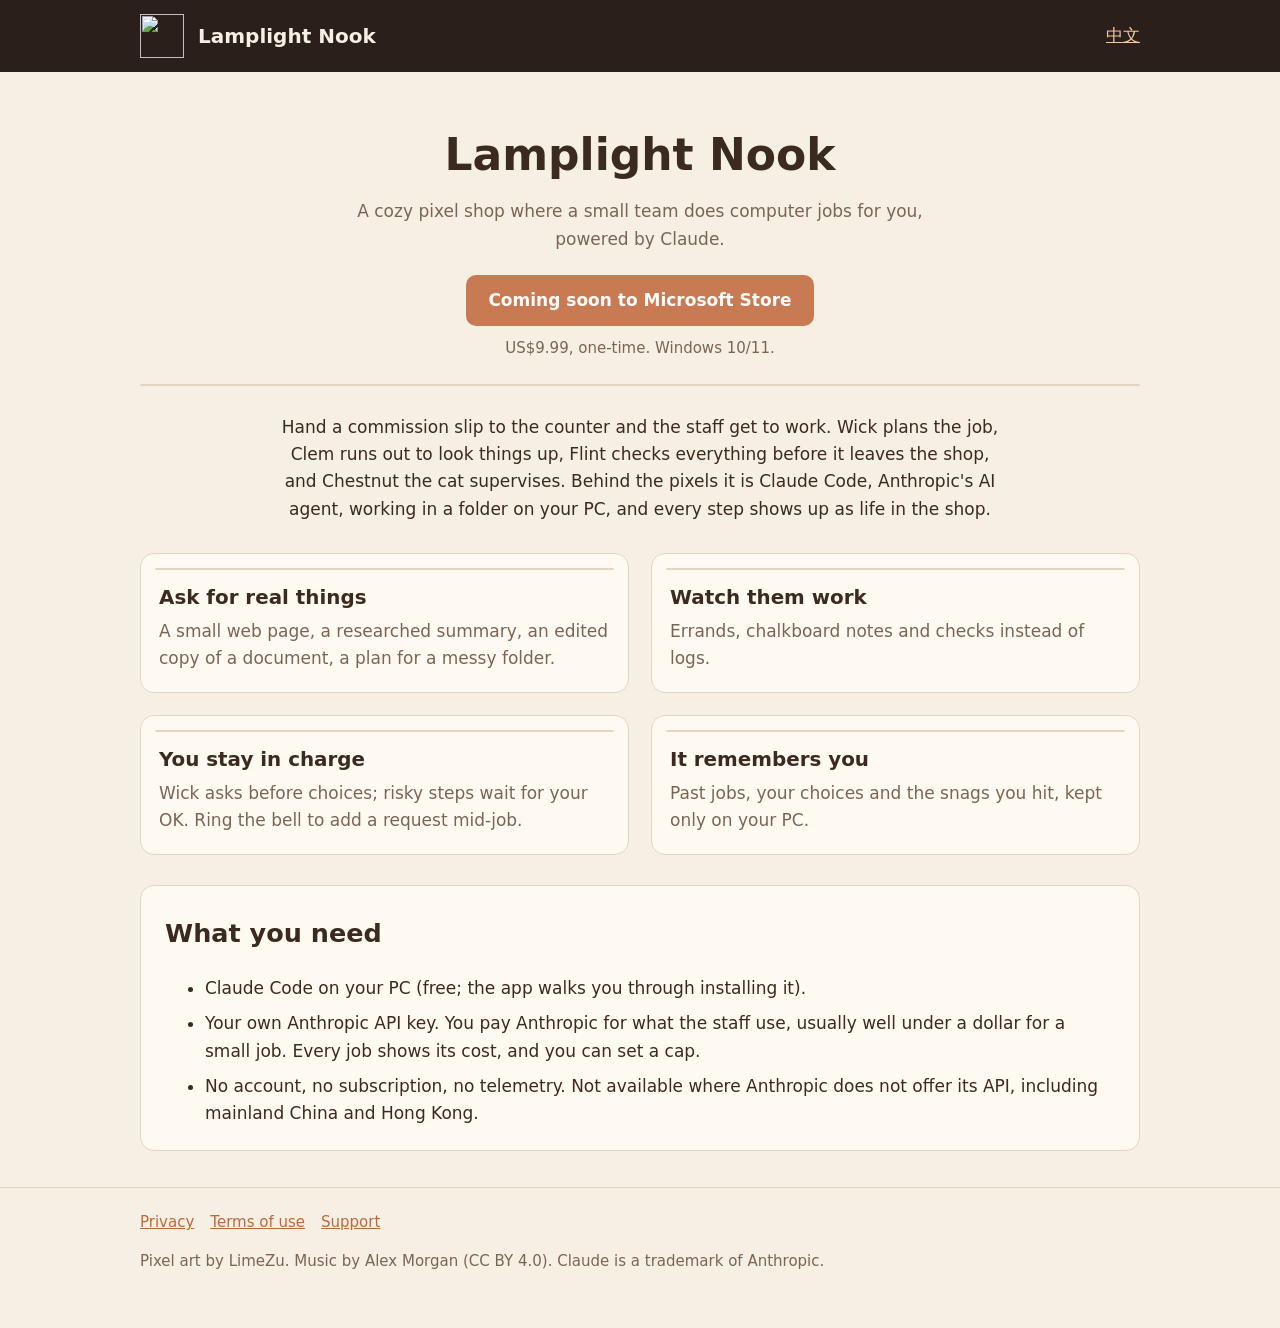
==== index.html @ 9588c465 "Support link: email" ====
<!doctype html>
<html lang="en"><head><meta charset="utf-8"><meta name="viewport" content="width=device-width,initial-scale=1">
<title>Lamplight Nook</title><meta name="description" content="A cozy pixel shop where a small team does computer jobs for you, powered by Claude."><link rel="icon" href="img/icon.png"><style>:root{--paper:#f6efe3;--card:#fffaf1;--ink:#3b2a20;--soft:#7a6555;--accent:#c0673a;--line:#e3d5c1;--night:#2a1f1a}
@media (prefers-color-scheme:dark){:root{--paper:#221a15;--card:#2c221c;--ink:#f1e6d6;--soft:#c2ae99;--accent:#e08a5a;--line:#4a3a2f}}
*{box-sizing:border-box}body{margin:0;background:var(--paper);color:var(--ink);font:17px/1.6 system-ui,-apple-system,"Segoe UI","Microsoft YaHei",sans-serif}
a{color:var(--accent)}.wrap{max-width:1040px;margin:0 auto;padding:0 20px}
header{background:var(--night);color:#f6efe3}header .wrap{display:flex;align-items:center;gap:14px;padding:14px 20px}header img{width:44px;height:44px;image-rendering:pixelated}
header b{font-size:20px}header nav{margin-left:auto}header a{color:#f3c9a5}
.hero{padding:48px 0 24px;text-align:center}.hero h1{font-size:clamp(28px,5vw,44px);margin:0 0 8px}.hero p{color:var(--soft);margin:0 auto 22px;max-width:640px}
.soon{opacity:.85}.buy{display:inline-block;background:var(--accent);color:#fff;text-decoration:none;padding:12px 22px;border-radius:10px;font-weight:600}.price{display:block;margin-top:10px;color:var(--soft);font-size:15px}
.shot{width:100%;border-radius:12px;border:1px solid var(--line);display:block;image-rendering:pixelated}
.intro{max-width:720px;margin:28px auto 8px;text-align:center}
.feats{display:grid;grid-template-columns:repeat(auto-fit,minmax(min(100%,440px),1fr));gap:22px;margin:30px 0}
.feat{background:var(--card);border:1px solid var(--line);border-radius:14px;padding:14px}.feat h3{margin:12px 4px 4px}.feat p{margin:0 4px 6px;color:var(--soft)}
.need{background:var(--card);border:1px solid var(--line);border-radius:14px;padding:6px 24px;margin:10px 0 36px}.need li{margin:8px 0}
footer{border-top:1px solid var(--line);padding:22px 0 40px;color:var(--soft);font-size:15px}footer a{margin-right:16px}
.legal{max-width:760px;margin:0 auto;padding:30px 20px 60px}.legal h1{font-size:30px}.legal h2{font-size:21px;margin-top:28px}</style></head>
<body><header><div class="wrap"><img src="img/icon.png" alt=""><b>Lamplight Nook</b><nav><a href="zh.html">中文</a></nav></div></header>
<main class="wrap"><section class="hero"><h1>Lamplight Nook</h1><p>A cozy pixel shop where a small team does computer jobs for you, powered by Claude.</p><span class="buy soon">Coming soon to Microsoft Store</span><span class="price">US$9.99, one-time. Windows 10/11.</span></section>
<img class="shot" src="img/en-05-result.jpg" alt="">
<p class="intro">Hand a commission slip to the counter and the staff get to work. Wick plans the job, Clem runs out to look things up, Flint checks everything before it leaves the shop, and Chestnut the cat supervises. Behind the pixels it is Claude Code, Anthropic's AI agent, working in a folder on your PC, and every step shows up as life in the shop.</p>
<section class="feats"><div class="feat"><img class="shot" src="img/en-01-order.jpg" alt=""><h3>Ask for real things</h3><p>A small web page, a researched summary, an edited copy of a document, a plan for a messy folder.</p></div><div class="feat"><img class="shot" src="img/en-02-work-5.jpg" alt=""><h3>Watch them work</h3><p>Errands, chalkboard notes and checks instead of logs.</p></div><div class="feat"><img class="shot" src="img/en-04-question.jpg" alt=""><h3>You stay in charge</h3><p>Wick asks before choices; risky steps wait for your OK. Ring the bell to add a request mid-job.</p></div><div class="feat"><img class="shot" src="img/en-06-notebook.jpg" alt=""><h3>It remembers you</h3><p>Past jobs, your choices and the snags you hit, kept only on your PC.</p></div></section>
<section class="need"><h2>What you need</h2><ul><li>Claude Code on your PC (free; the app walks you through installing it).</li><li>Your own Anthropic API key. You pay Anthropic for what the staff use, usually well under a dollar for a small job. Every job shows its cost, and you can set a cap.</li><li>No account, no subscription, no telemetry. Not available where Anthropic does not offer its API, including mainland China and Hong Kong.</li></ul></section></main>
<footer><div class="wrap"><a href="privacy.html">Privacy</a><a href="terms.html">Terms of use</a><a href="mailto:24kplo@gmail.com">Support</a><p>Pixel art by LimeZu. Music by Alex Morgan (CC BY 4.0). Claude is a trademark of Anthropic.</p></div></footer></body></html>
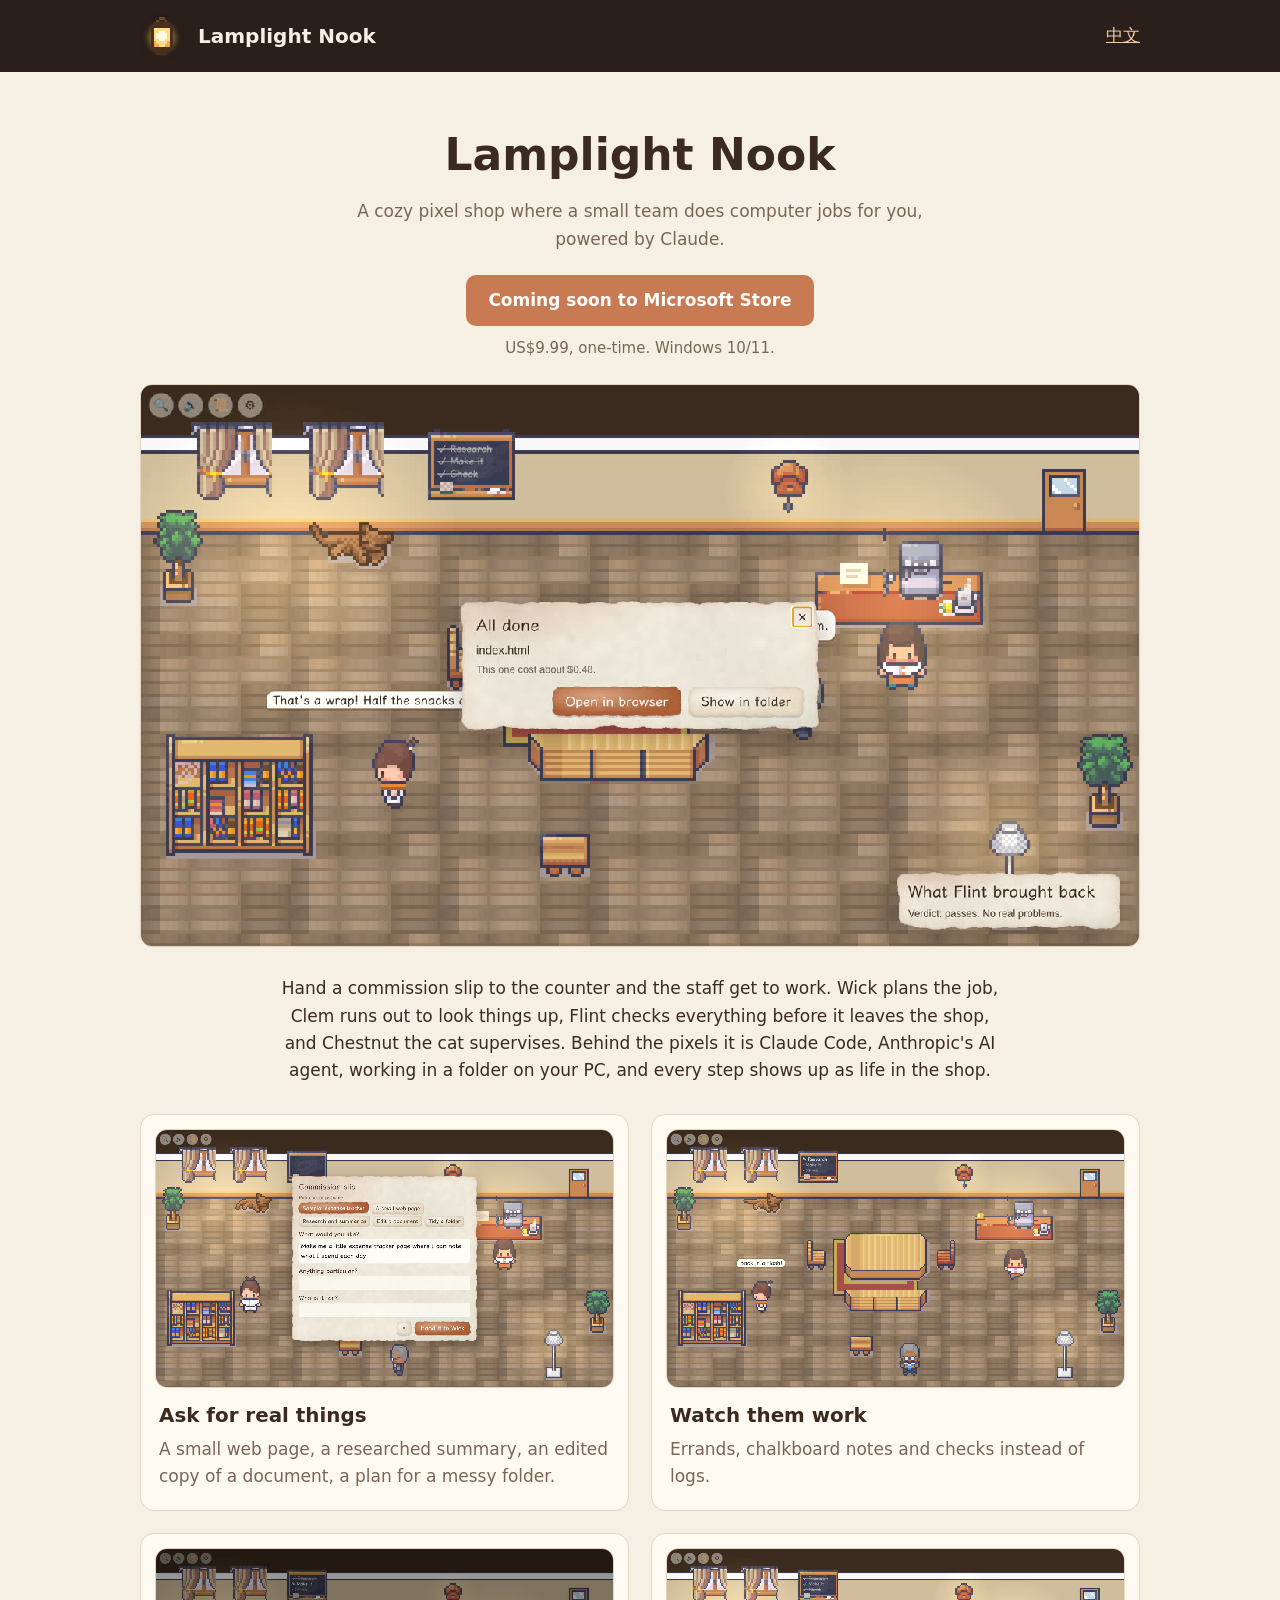
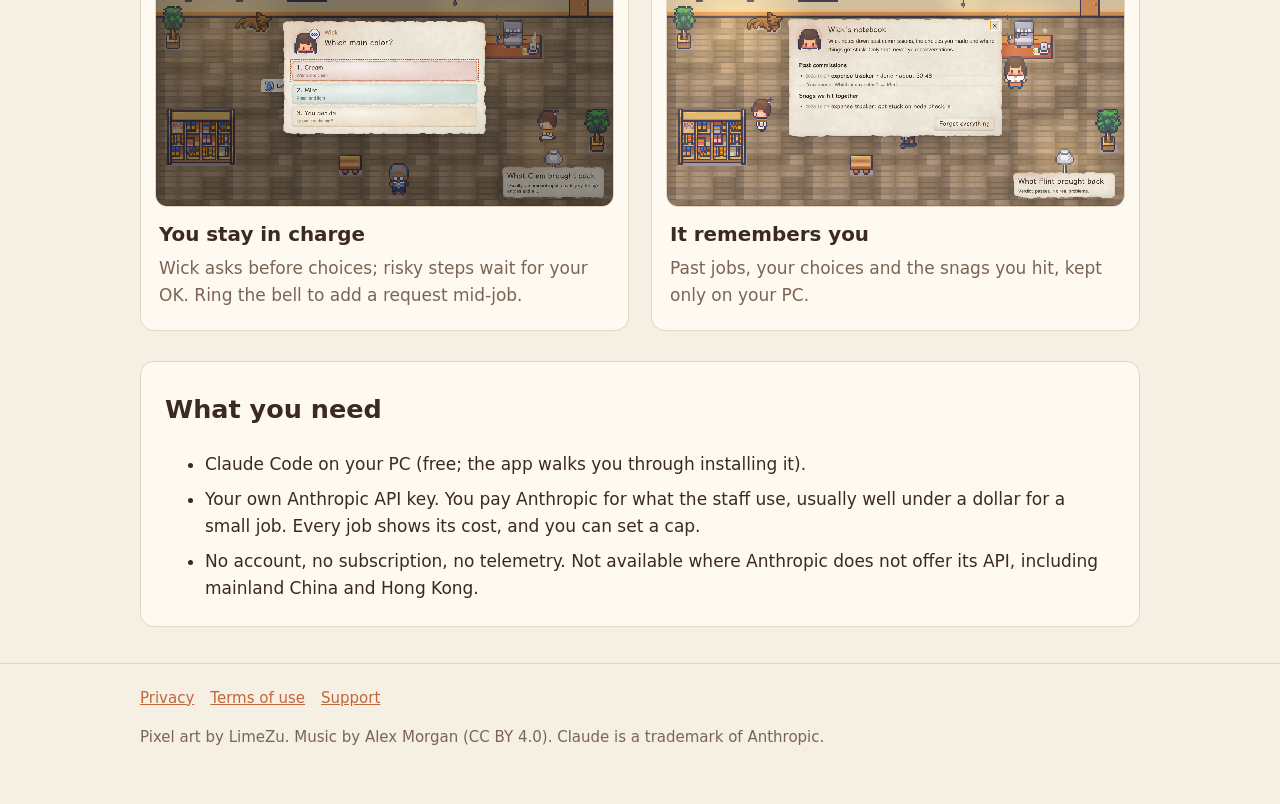
==== commit c155ddcb: "Lamplight Nook website: home page, privacy note and terms in English and Chinese" ====
--- a/index.html
+++ b/index.html
@@ -21,4 +21,4 @@
 <p class="intro">Hand a commission slip to the counter and the staff get to work. Wick plans the job, Clem runs out to look things up, Flint checks everything before it leaves the shop, and Chestnut the cat supervises. Behind the pixels it is Claude Code, Anthropic's AI agent, working in a folder on your PC, and every step shows up as life in the shop.</p>
 <section class="feats"><div class="feat"><img class="shot" src="img/en-01-order.jpg" alt=""><h3>Ask for real things</h3><p>A small web page, a researched summary, an edited copy of a document, a plan for a messy folder.</p></div><div class="feat"><img class="shot" src="img/en-02-work-5.jpg" alt=""><h3>Watch them work</h3><p>Errands, chalkboard notes and checks instead of logs.</p></div><div class="feat"><img class="shot" src="img/en-04-question.jpg" alt=""><h3>You stay in charge</h3><p>Wick asks before choices; risky steps wait for your OK. Ring the bell to add a request mid-job.</p></div><div class="feat"><img class="shot" src="img/en-06-notebook.jpg" alt=""><h3>It remembers you</h3><p>Past jobs, your choices and the snags you hit, kept only on your PC.</p></div></section>
 <section class="need"><h2>What you need</h2><ul><li>Claude Code on your PC (free; the app walks you through installing it).</li><li>Your own Anthropic API key. You pay Anthropic for what the staff use, usually well under a dollar for a small job. Every job shows its cost, and you can set a cap.</li><li>No account, no subscription, no telemetry. Not available where Anthropic does not offer its API, including mainland China and Hong Kong.</li></ul></section></main>
-<footer><div class="wrap"><a href="privacy.html">Privacy</a><a href="terms.html">Terms of use</a><a href="mailto:24kplo@gmail.com">Support</a><p>Pixel art by LimeZu. Music by Alex Morgan (CC BY 4.0). Claude is a trademark of Anthropic.</p></div></footer></body></html>
+<footer><div class="wrap"><a href="privacy.html">Privacy</a><a href="terms.html">Terms of use</a><a href="https://github.com/LewisSwan24/lamplight-nook-site/issues">Support</a><p>Pixel art by LimeZu. Music by Alex Morgan (CC BY 4.0). Claude is a trademark of Anthropic.</p></div></footer></body></html>
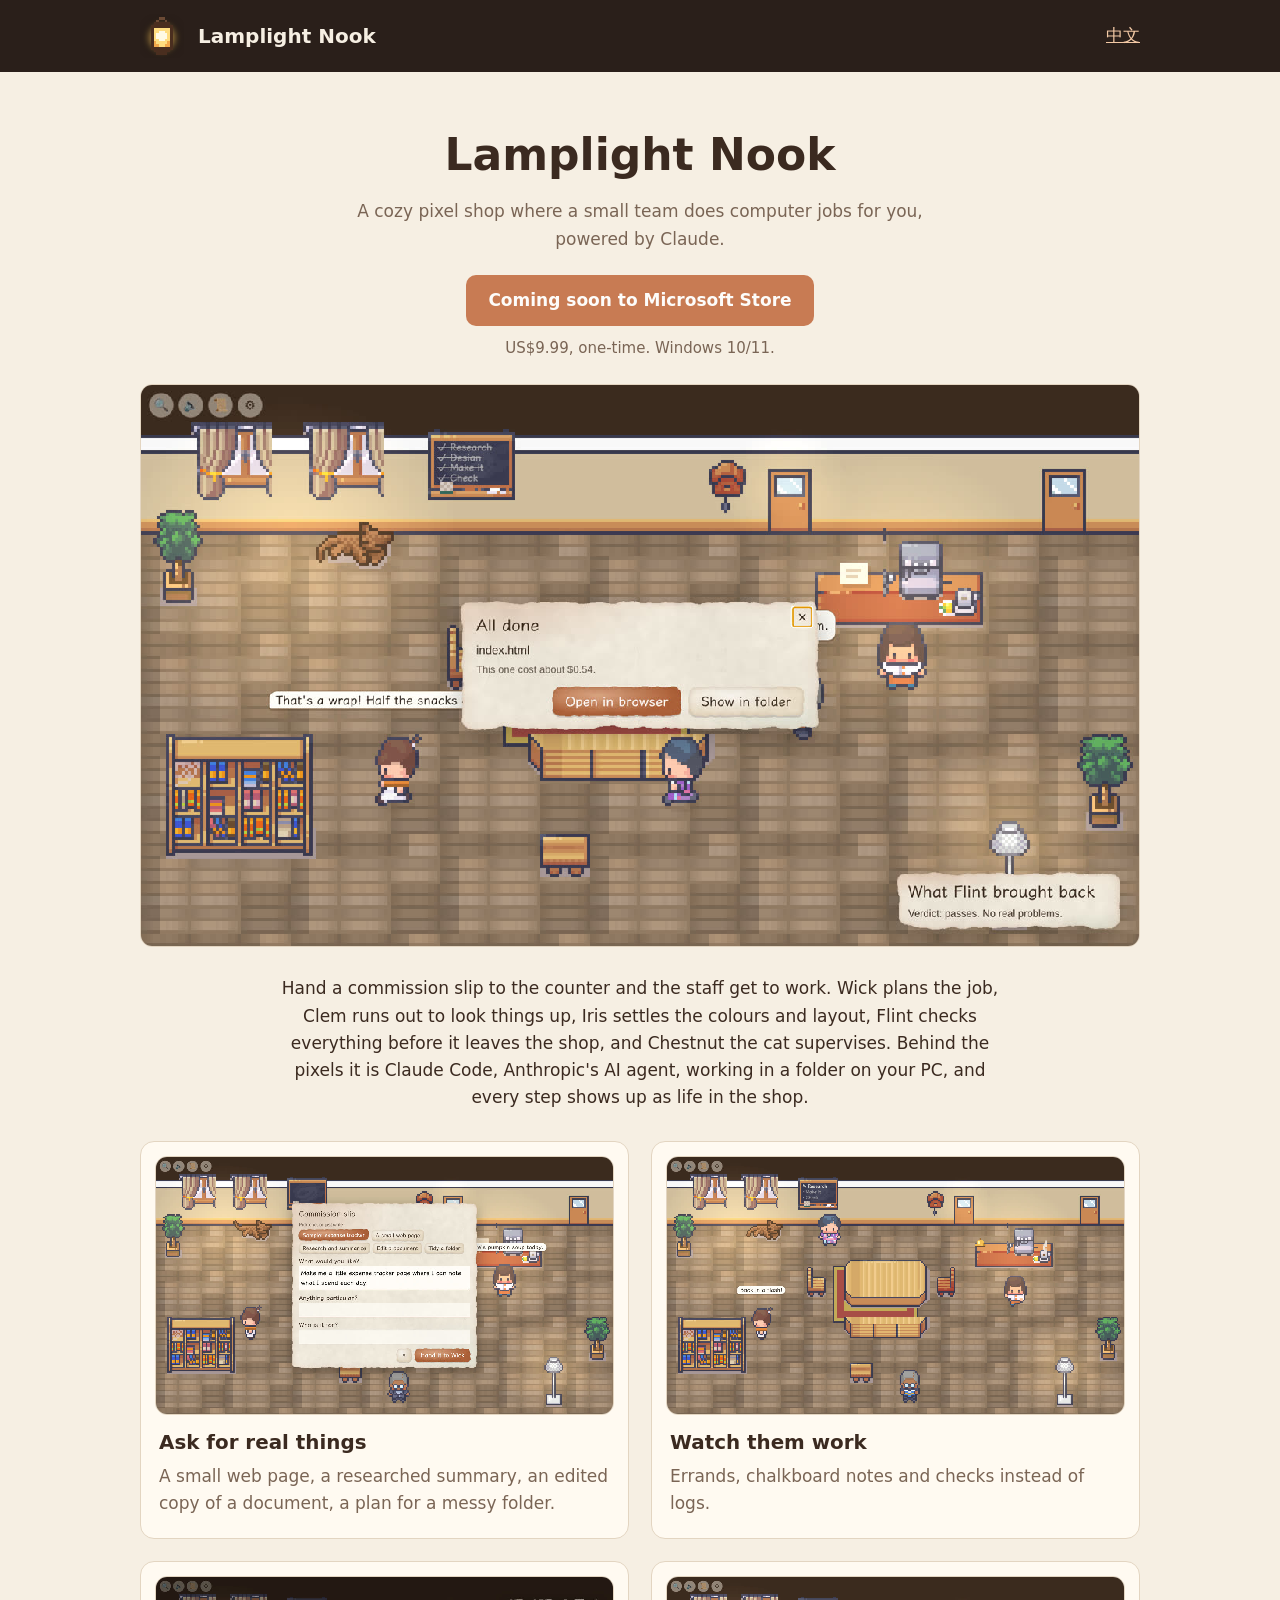
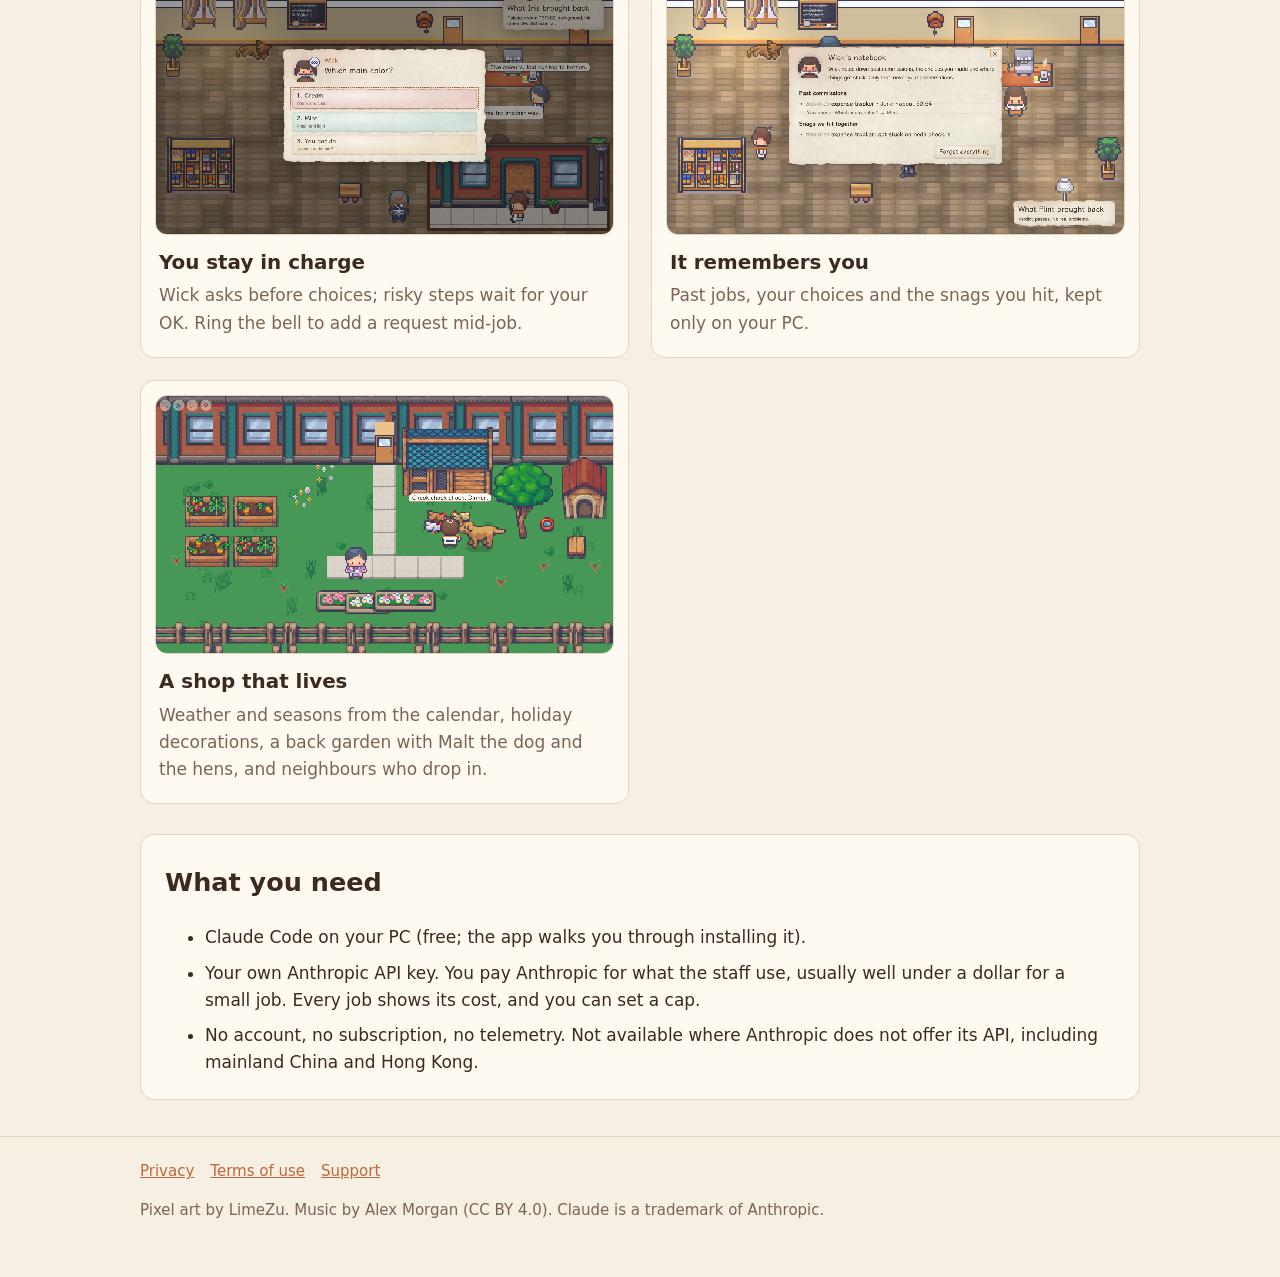
==== commit 275ab516: "Site for 0.6.0: Iris the designer, a garden section and fresh screenshots" ====
--- a/index.html
+++ b/index.html
@@ -18,7 +18,7 @@
 <body><header><div class="wrap"><img src="img/icon.png" alt=""><b>Lamplight Nook</b><nav><a href="zh.html">中文</a></nav></div></header>
 <main class="wrap"><section class="hero"><h1>Lamplight Nook</h1><p>A cozy pixel shop where a small team does computer jobs for you, powered by Claude.</p><span class="buy soon">Coming soon to Microsoft Store</span><span class="price">US$9.99, one-time. Windows 10/11.</span></section>
 <img class="shot" src="img/en-05-result.jpg" alt="">
-<p class="intro">Hand a commission slip to the counter and the staff get to work. Wick plans the job, Clem runs out to look things up, Flint checks everything before it leaves the shop, and Chestnut the cat supervises. Behind the pixels it is Claude Code, Anthropic's AI agent, working in a folder on your PC, and every step shows up as life in the shop.</p>
-<section class="feats"><div class="feat"><img class="shot" src="img/en-01-order.jpg" alt=""><h3>Ask for real things</h3><p>A small web page, a researched summary, an edited copy of a document, a plan for a messy folder.</p></div><div class="feat"><img class="shot" src="img/en-02-work-5.jpg" alt=""><h3>Watch them work</h3><p>Errands, chalkboard notes and checks instead of logs.</p></div><div class="feat"><img class="shot" src="img/en-04-question.jpg" alt=""><h3>You stay in charge</h3><p>Wick asks before choices; risky steps wait for your OK. Ring the bell to add a request mid-job.</p></div><div class="feat"><img class="shot" src="img/en-06-notebook.jpg" alt=""><h3>It remembers you</h3><p>Past jobs, your choices and the snags you hit, kept only on your PC.</p></div></section>
+<p class="intro">Hand a commission slip to the counter and the staff get to work. Wick plans the job, Clem runs out to look things up, Iris settles the colours and layout, Flint checks everything before it leaves the shop, and Chestnut the cat supervises. Behind the pixels it is Claude Code, Anthropic's AI agent, working in a folder on your PC, and every step shows up as life in the shop.</p>
+<section class="feats"><div class="feat"><img class="shot" src="img/en-01-order.jpg" alt=""><h3>Ask for real things</h3><p>A small web page, a researched summary, an edited copy of a document, a plan for a messy folder.</p></div><div class="feat"><img class="shot" src="img/en-02-work-5.jpg" alt=""><h3>Watch them work</h3><p>Errands, chalkboard notes and checks instead of logs.</p></div><div class="feat"><img class="shot" src="img/en-04-question.jpg" alt=""><h3>You stay in charge</h3><p>Wick asks before choices; risky steps wait for your OK. Ring the bell to add a request mid-job.</p></div><div class="feat"><img class="shot" src="img/en-06-notebook.jpg" alt=""><h3>It remembers you</h3><p>Past jobs, your choices and the snags you hit, kept only on your PC.</p></div><div class="feat"><img class="shot" src="img/en-07-garden.jpg" alt=""><h3>A shop that lives</h3><p>Weather and seasons from the calendar, holiday decorations, a back garden with Malt the dog and the hens, and neighbours who drop in.</p></div></section>
 <section class="need"><h2>What you need</h2><ul><li>Claude Code on your PC (free; the app walks you through installing it).</li><li>Your own Anthropic API key. You pay Anthropic for what the staff use, usually well under a dollar for a small job. Every job shows its cost, and you can set a cap.</li><li>No account, no subscription, no telemetry. Not available where Anthropic does not offer its API, including mainland China and Hong Kong.</li></ul></section></main>
-<footer><div class="wrap"><a href="privacy.html">Privacy</a><a href="terms.html">Terms of use</a><a href="https://github.com/LewisSwan24/lamplight-nook-site/issues">Support</a><p>Pixel art by LimeZu. Music by Alex Morgan (CC BY 4.0). Claude is a trademark of Anthropic.</p></div></footer></body></html>
+<footer><div class="wrap"><a href="privacy.html">Privacy</a><a href="terms.html">Terms of use</a><a href="mailto:24kplo@gmail.com">Support</a><p>Pixel art by LimeZu. Music by Alex Morgan (CC BY 4.0). Claude is a trademark of Anthropic.</p></div></footer></body></html>
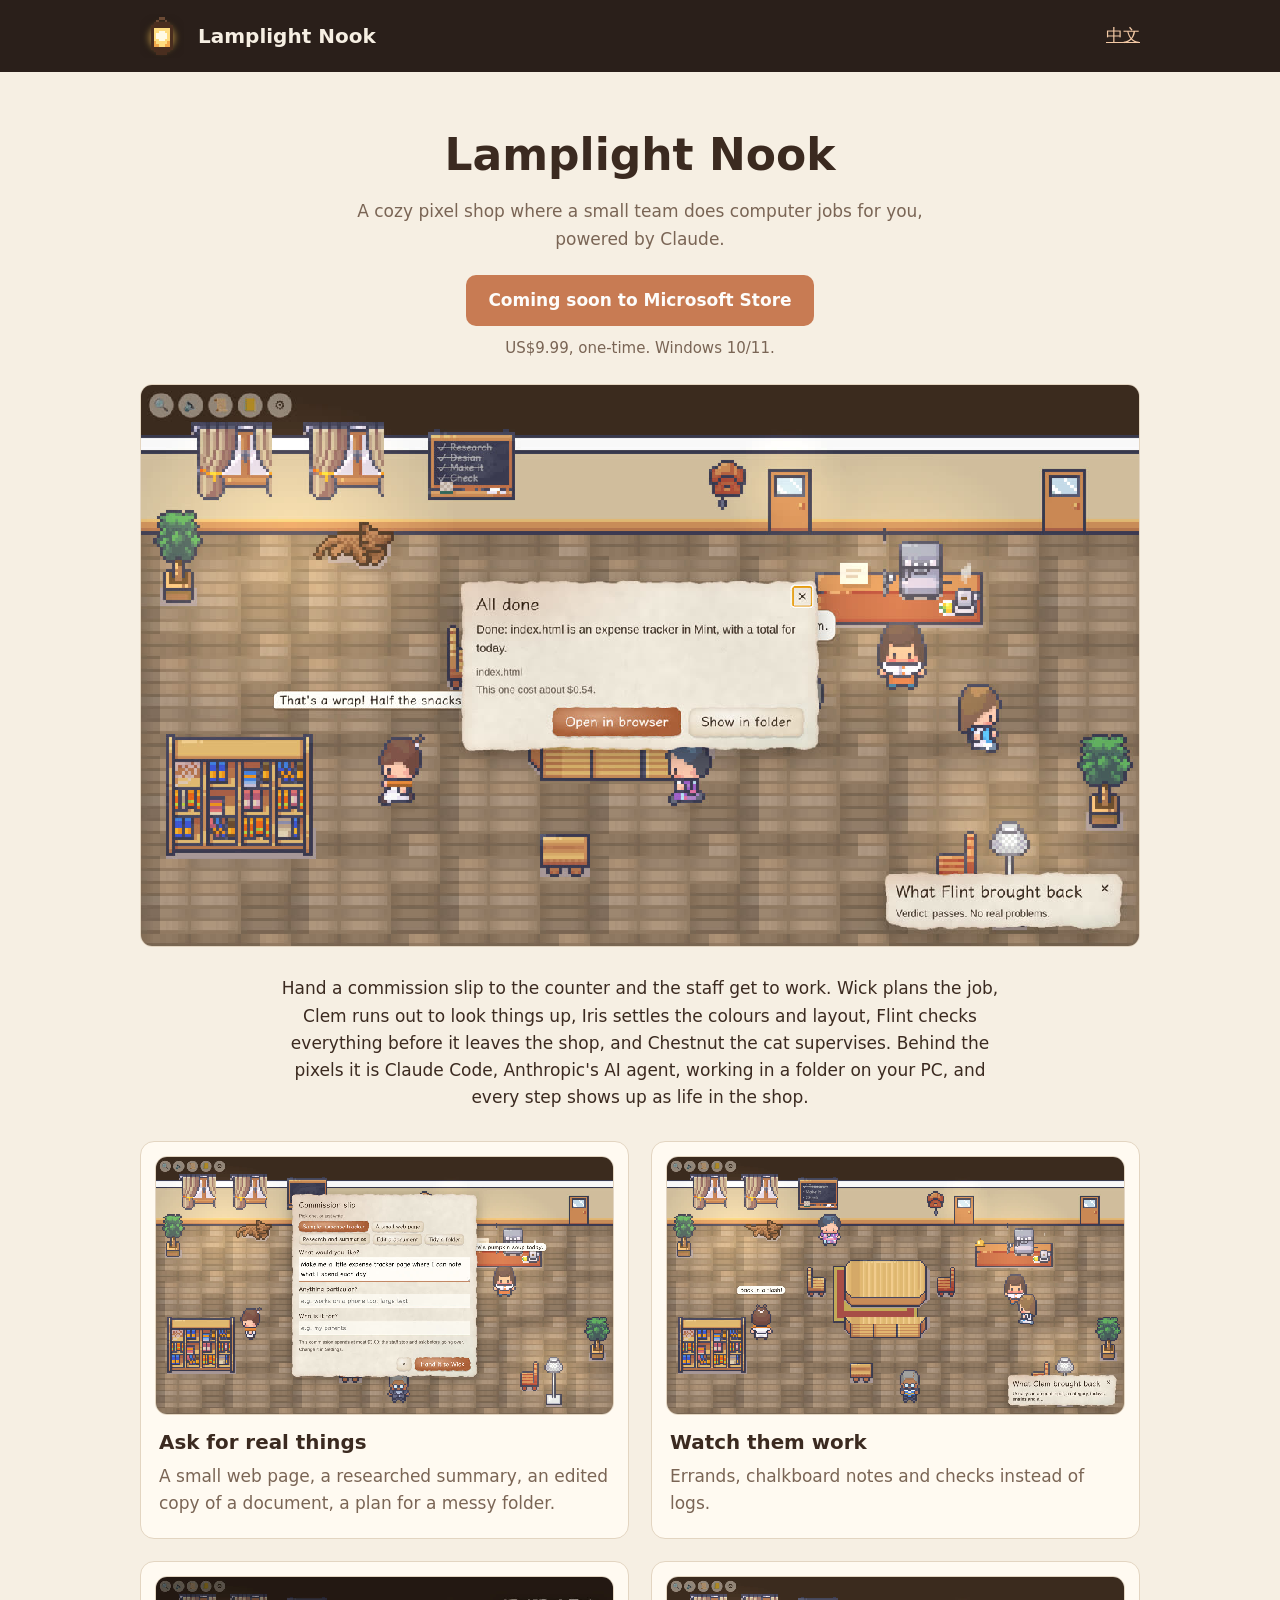
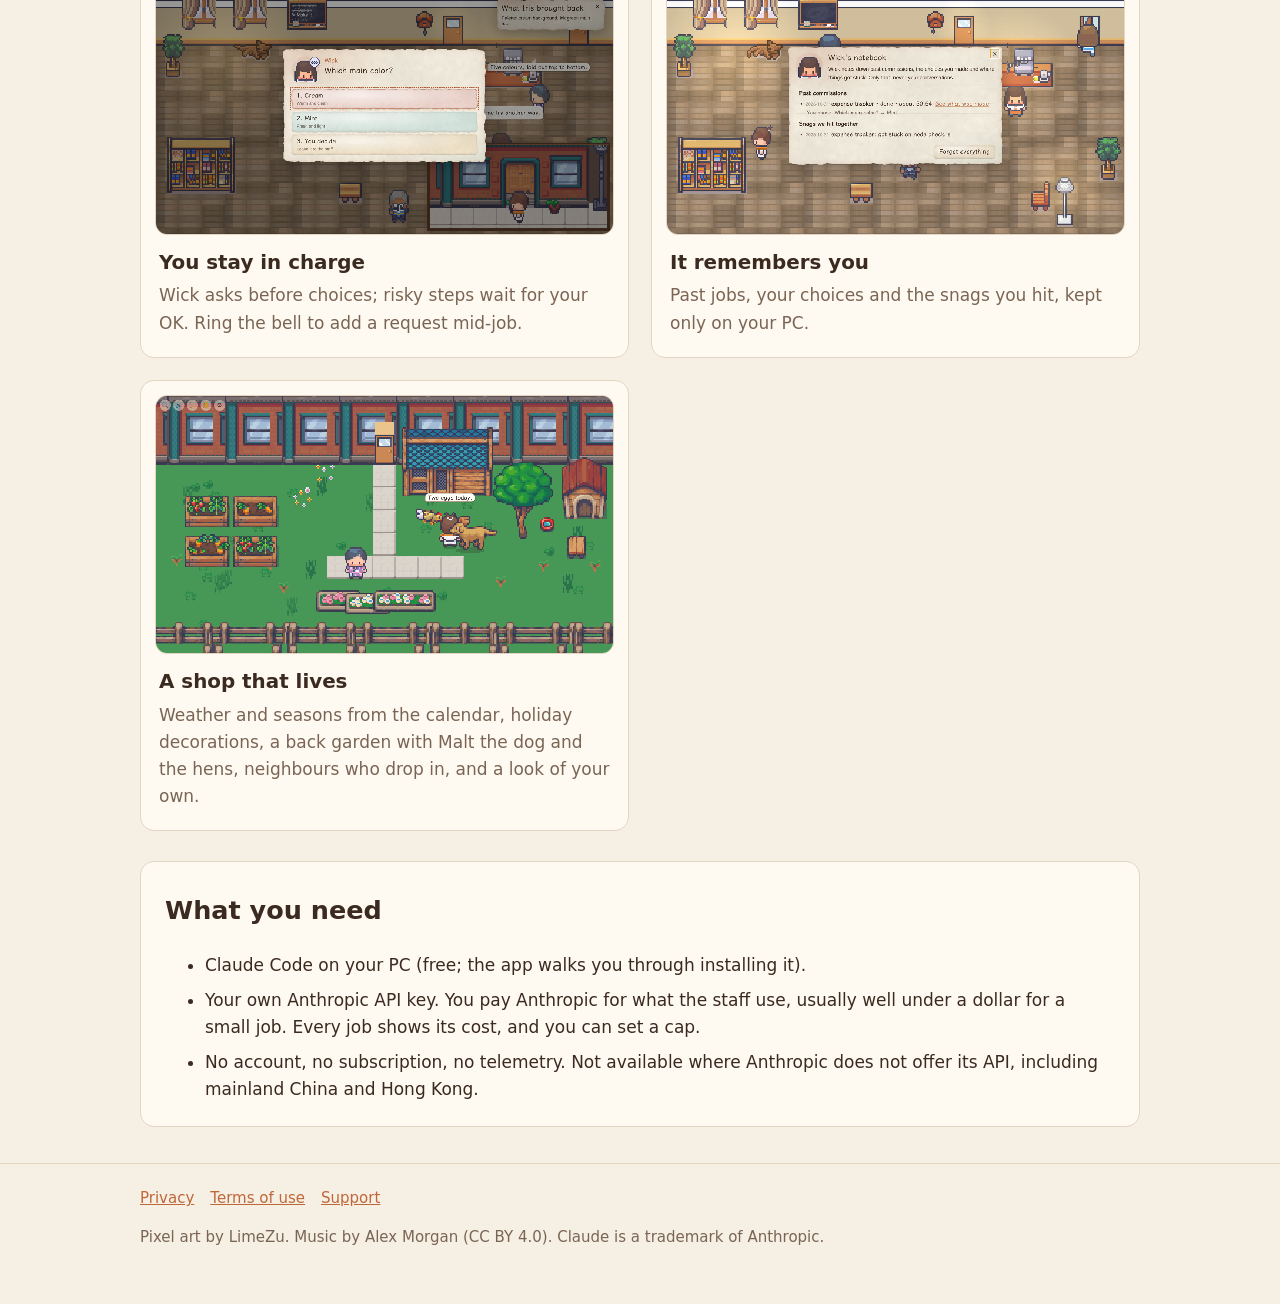
==== commit 418c1220: "Fresh screenshots from the latest build, and mention your own look" ====
--- a/index.html
+++ b/index.html
@@ -19,6 +19,6 @@
 <main class="wrap"><section class="hero"><h1>Lamplight Nook</h1><p>A cozy pixel shop where a small team does computer jobs for you, powered by Claude.</p><span class="buy soon">Coming soon to Microsoft Store</span><span class="price">US$9.99, one-time. Windows 10/11.</span></section>
 <img class="shot" src="img/en-05-result.jpg" alt="">
 <p class="intro">Hand a commission slip to the counter and the staff get to work. Wick plans the job, Clem runs out to look things up, Iris settles the colours and layout, Flint checks everything before it leaves the shop, and Chestnut the cat supervises. Behind the pixels it is Claude Code, Anthropic's AI agent, working in a folder on your PC, and every step shows up as life in the shop.</p>
-<section class="feats"><div class="feat"><img class="shot" src="img/en-01-order.jpg" alt=""><h3>Ask for real things</h3><p>A small web page, a researched summary, an edited copy of a document, a plan for a messy folder.</p></div><div class="feat"><img class="shot" src="img/en-02-work-5.jpg" alt=""><h3>Watch them work</h3><p>Errands, chalkboard notes and checks instead of logs.</p></div><div class="feat"><img class="shot" src="img/en-04-question.jpg" alt=""><h3>You stay in charge</h3><p>Wick asks before choices; risky steps wait for your OK. Ring the bell to add a request mid-job.</p></div><div class="feat"><img class="shot" src="img/en-06-notebook.jpg" alt=""><h3>It remembers you</h3><p>Past jobs, your choices and the snags you hit, kept only on your PC.</p></div><div class="feat"><img class="shot" src="img/en-07-garden.jpg" alt=""><h3>A shop that lives</h3><p>Weather and seasons from the calendar, holiday decorations, a back garden with Malt the dog and the hens, and neighbours who drop in.</p></div></section>
+<section class="feats"><div class="feat"><img class="shot" src="img/en-01-order.jpg" alt=""><h3>Ask for real things</h3><p>A small web page, a researched summary, an edited copy of a document, a plan for a messy folder.</p></div><div class="feat"><img class="shot" src="img/en-02-work-5.jpg" alt=""><h3>Watch them work</h3><p>Errands, chalkboard notes and checks instead of logs.</p></div><div class="feat"><img class="shot" src="img/en-04-question.jpg" alt=""><h3>You stay in charge</h3><p>Wick asks before choices; risky steps wait for your OK. Ring the bell to add a request mid-job.</p></div><div class="feat"><img class="shot" src="img/en-06-notebook.jpg" alt=""><h3>It remembers you</h3><p>Past jobs, your choices and the snags you hit, kept only on your PC.</p></div><div class="feat"><img class="shot" src="img/en-07-garden.jpg" alt=""><h3>A shop that lives</h3><p>Weather and seasons from the calendar, holiday decorations, a back garden with Malt the dog and the hens, neighbours who drop in, and a look of your own.</p></div></section>
 <section class="need"><h2>What you need</h2><ul><li>Claude Code on your PC (free; the app walks you through installing it).</li><li>Your own Anthropic API key. You pay Anthropic for what the staff use, usually well under a dollar for a small job. Every job shows its cost, and you can set a cap.</li><li>No account, no subscription, no telemetry. Not available where Anthropic does not offer its API, including mainland China and Hong Kong.</li></ul></section></main>
 <footer><div class="wrap"><a href="privacy.html">Privacy</a><a href="terms.html">Terms of use</a><a href="mailto:24kplo@gmail.com">Support</a><p>Pixel art by LimeZu. Music by Alex Morgan (CC BY 4.0). Claude is a trademark of Anthropic.</p></div></footer></body></html>
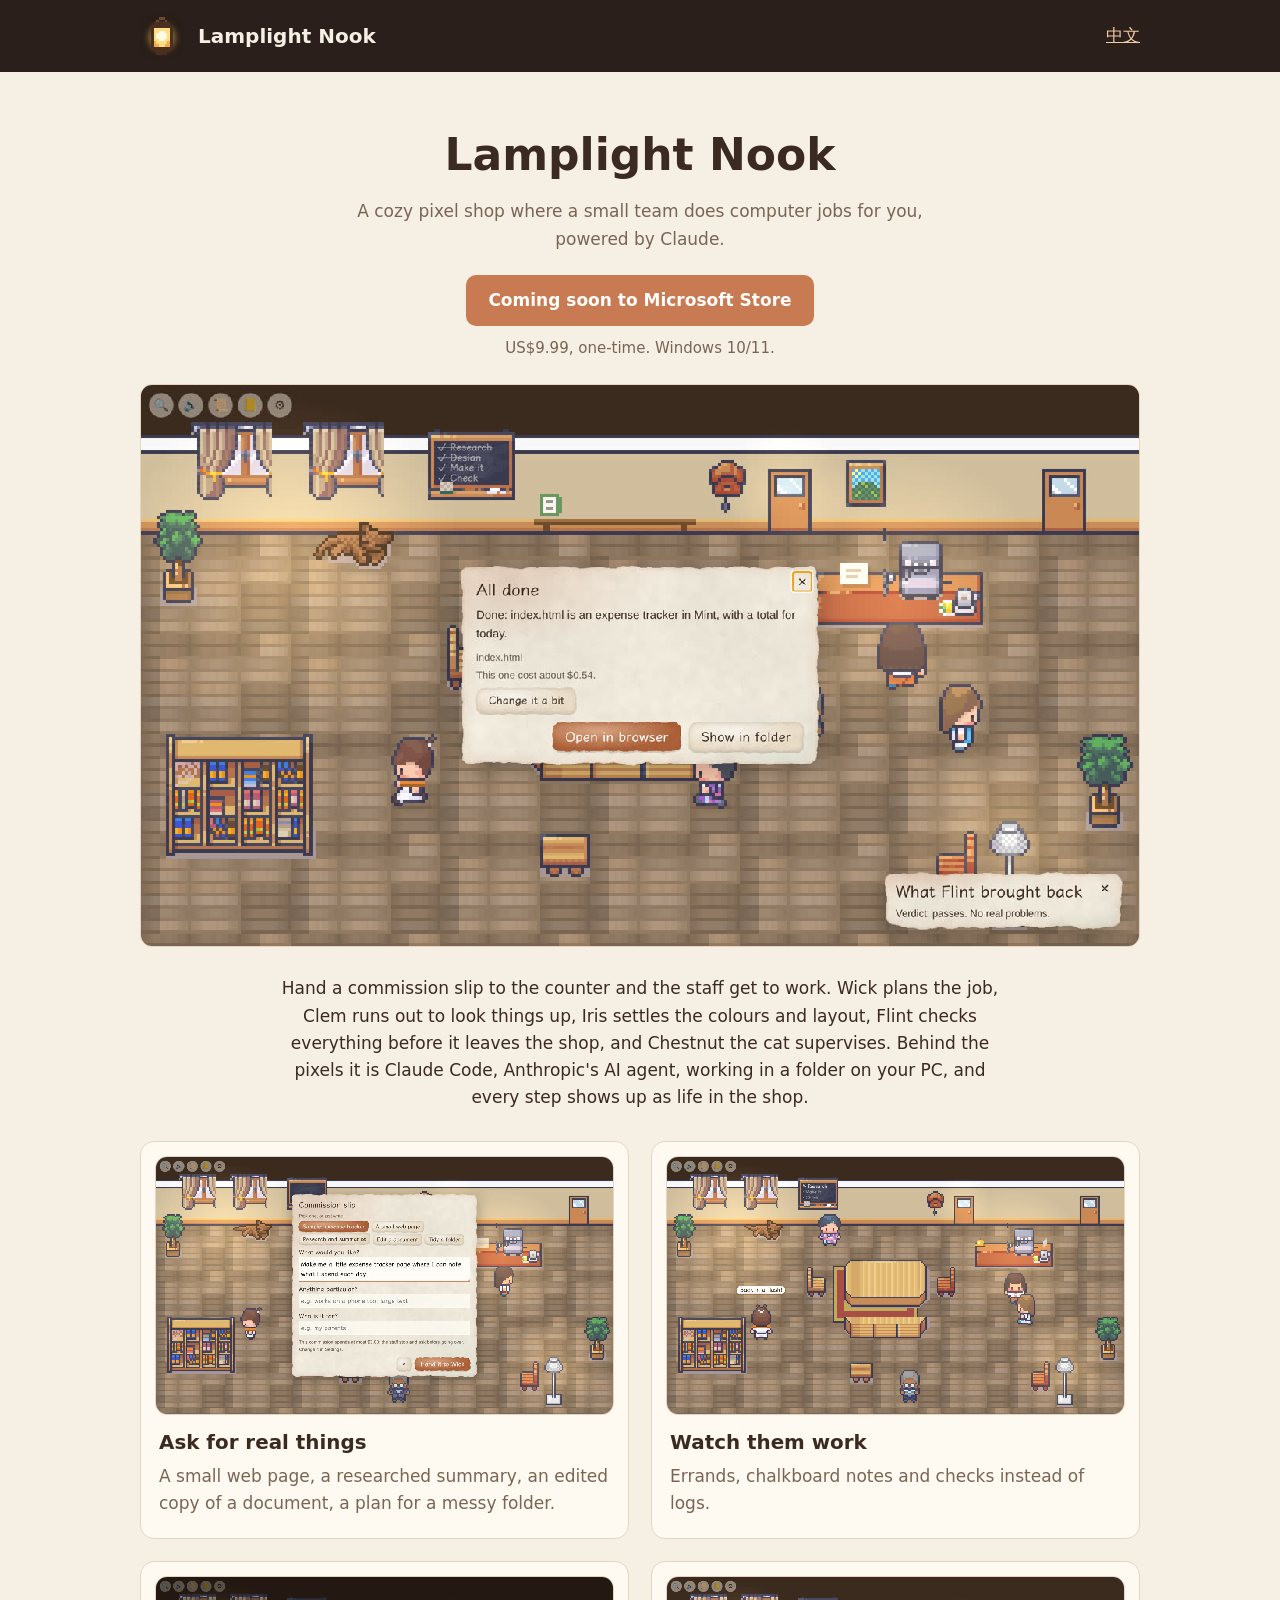
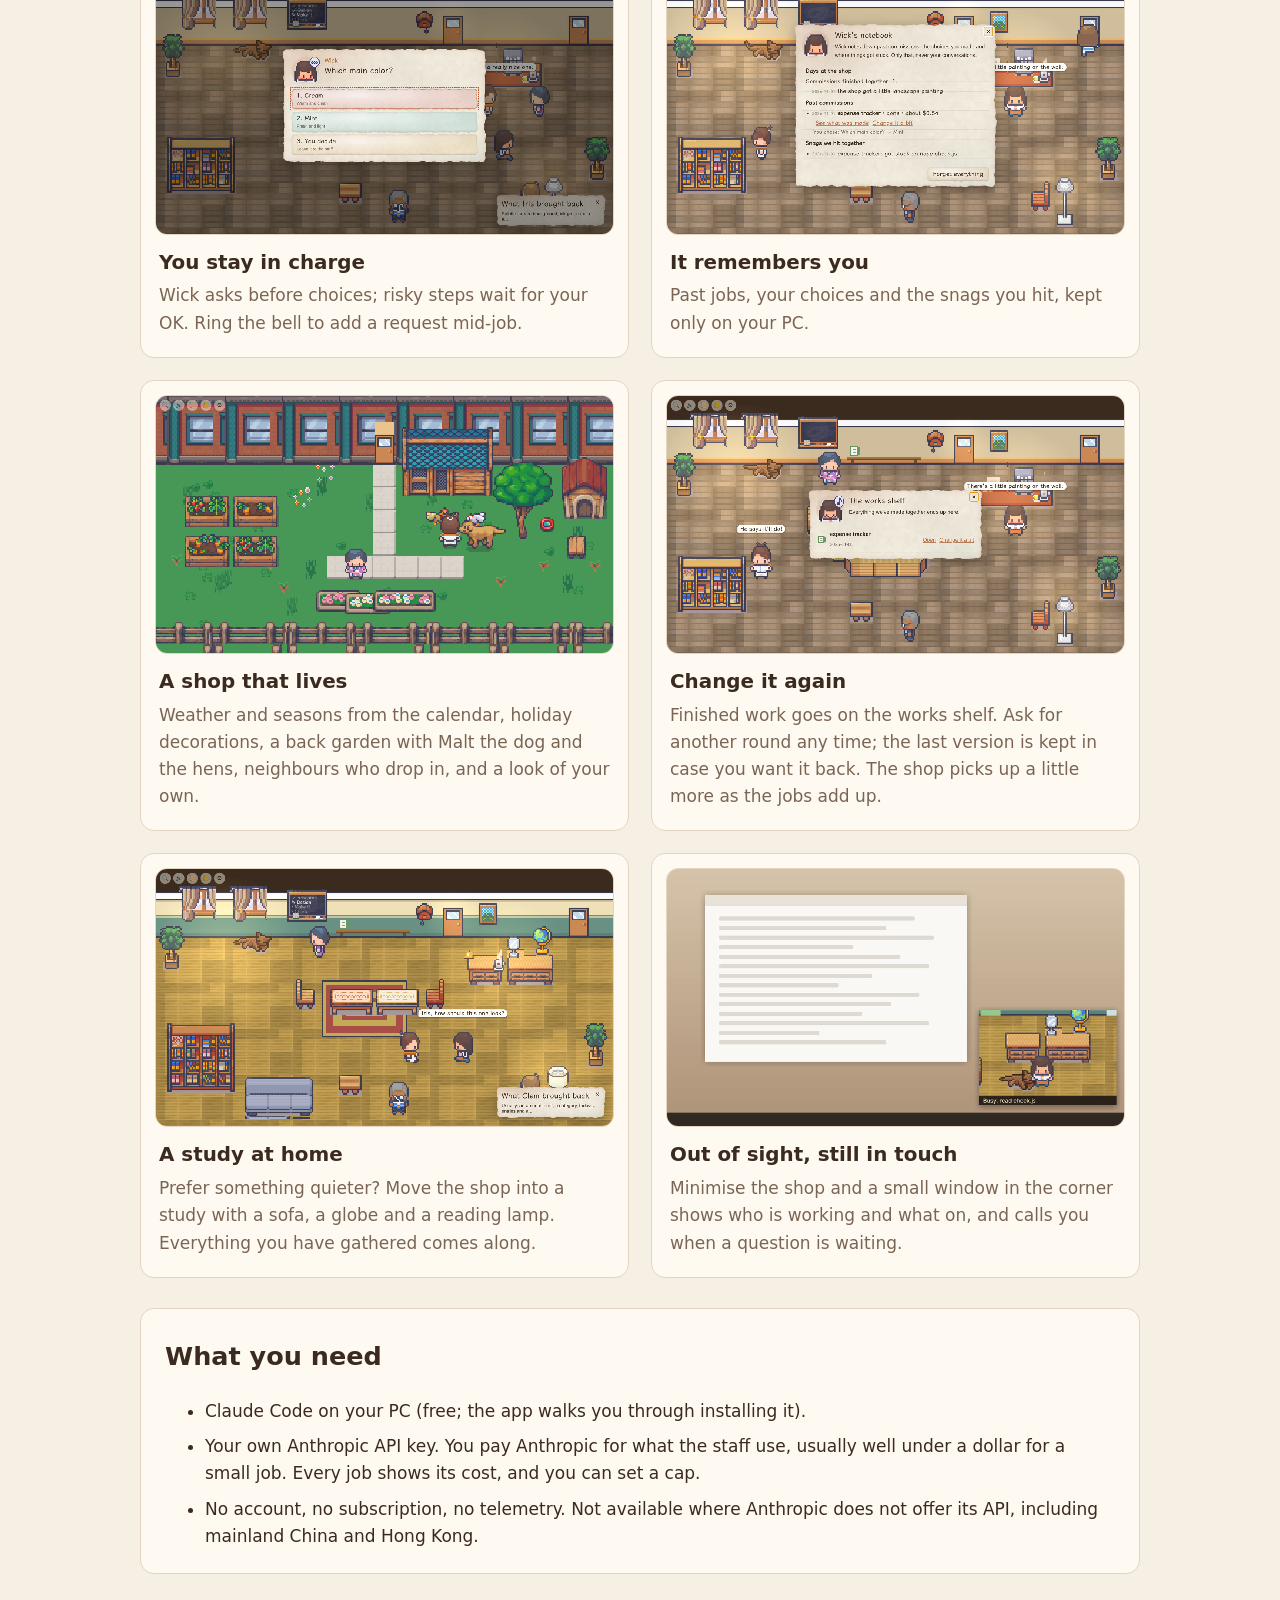
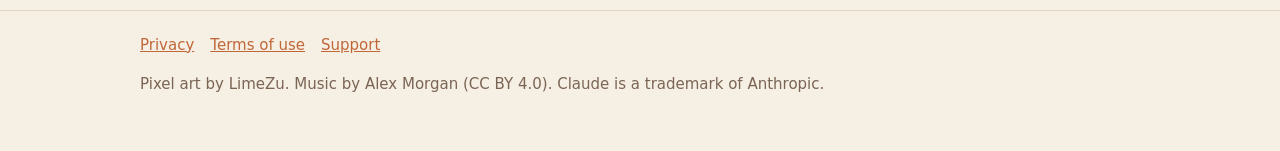
==== commit b58c1425: "Site for 0.7.0: the works shelf, the study at home and the corner window" ====
--- a/index.html
+++ b/index.html
@@ -19,6 +19,6 @@
 <main class="wrap"><section class="hero"><h1>Lamplight Nook</h1><p>A cozy pixel shop where a small team does computer jobs for you, powered by Claude.</p><span class="buy soon">Coming soon to Microsoft Store</span><span class="price">US$9.99, one-time. Windows 10/11.</span></section>
 <img class="shot" src="img/en-05-result.jpg" alt="">
 <p class="intro">Hand a commission slip to the counter and the staff get to work. Wick plans the job, Clem runs out to look things up, Iris settles the colours and layout, Flint checks everything before it leaves the shop, and Chestnut the cat supervises. Behind the pixels it is Claude Code, Anthropic's AI agent, working in a folder on your PC, and every step shows up as life in the shop.</p>
-<section class="feats"><div class="feat"><img class="shot" src="img/en-01-order.jpg" alt=""><h3>Ask for real things</h3><p>A small web page, a researched summary, an edited copy of a document, a plan for a messy folder.</p></div><div class="feat"><img class="shot" src="img/en-02-work-5.jpg" alt=""><h3>Watch them work</h3><p>Errands, chalkboard notes and checks instead of logs.</p></div><div class="feat"><img class="shot" src="img/en-04-question.jpg" alt=""><h3>You stay in charge</h3><p>Wick asks before choices; risky steps wait for your OK. Ring the bell to add a request mid-job.</p></div><div class="feat"><img class="shot" src="img/en-06-notebook.jpg" alt=""><h3>It remembers you</h3><p>Past jobs, your choices and the snags you hit, kept only on your PC.</p></div><div class="feat"><img class="shot" src="img/en-07-garden.jpg" alt=""><h3>A shop that lives</h3><p>Weather and seasons from the calendar, holiday decorations, a back garden with Malt the dog and the hens, neighbours who drop in, and a look of your own.</p></div></section>
+<section class="feats"><div class="feat"><img class="shot" src="img/en-01-order.jpg" alt=""><h3>Ask for real things</h3><p>A small web page, a researched summary, an edited copy of a document, a plan for a messy folder.</p></div><div class="feat"><img class="shot" src="img/en-02-work-5.jpg" alt=""><h3>Watch them work</h3><p>Errands, chalkboard notes and checks instead of logs.</p></div><div class="feat"><img class="shot" src="img/en-04-question.jpg" alt=""><h3>You stay in charge</h3><p>Wick asks before choices; risky steps wait for your OK. Ring the bell to add a request mid-job.</p></div><div class="feat"><img class="shot" src="img/en-06-notebook.jpg" alt=""><h3>It remembers you</h3><p>Past jobs, your choices and the snags you hit, kept only on your PC.</p></div><div class="feat"><img class="shot" src="img/en-07-garden.jpg" alt=""><h3>A shop that lives</h3><p>Weather and seasons from the calendar, holiday decorations, a back garden with Malt the dog and the hens, neighbours who drop in, and a look of your own.</p></div><div class="feat"><img class="shot" src="img/en-08-shelf.jpg" alt=""><h3>Change it again</h3><p>Finished work goes on the works shelf. Ask for another round any time; the last version is kept in case you want it back. The shop picks up a little more as the jobs add up.</p></div><div class="feat"><img class="shot" src="img/en-09-study.jpg" alt=""><h3>A study at home</h3><p>Prefer something quieter? Move the shop into a study with a sofa, a globe and a reading lamp. Everything you have gathered comes along.</p></div><div class="feat"><img class="shot" src="img/en-10-mini.jpg" alt=""><h3>Out of sight, still in touch</h3><p>Minimise the shop and a small window in the corner shows who is working and what on, and calls you when a question is waiting.</p></div></section>
 <section class="need"><h2>What you need</h2><ul><li>Claude Code on your PC (free; the app walks you through installing it).</li><li>Your own Anthropic API key. You pay Anthropic for what the staff use, usually well under a dollar for a small job. Every job shows its cost, and you can set a cap.</li><li>No account, no subscription, no telemetry. Not available where Anthropic does not offer its API, including mainland China and Hong Kong.</li></ul></section></main>
 <footer><div class="wrap"><a href="privacy.html">Privacy</a><a href="terms.html">Terms of use</a><a href="mailto:24kplo@gmail.com">Support</a><p>Pixel art by LimeZu. Music by Alex Morgan (CC BY 4.0). Claude is a trademark of Anthropic.</p></div></footer></body></html>
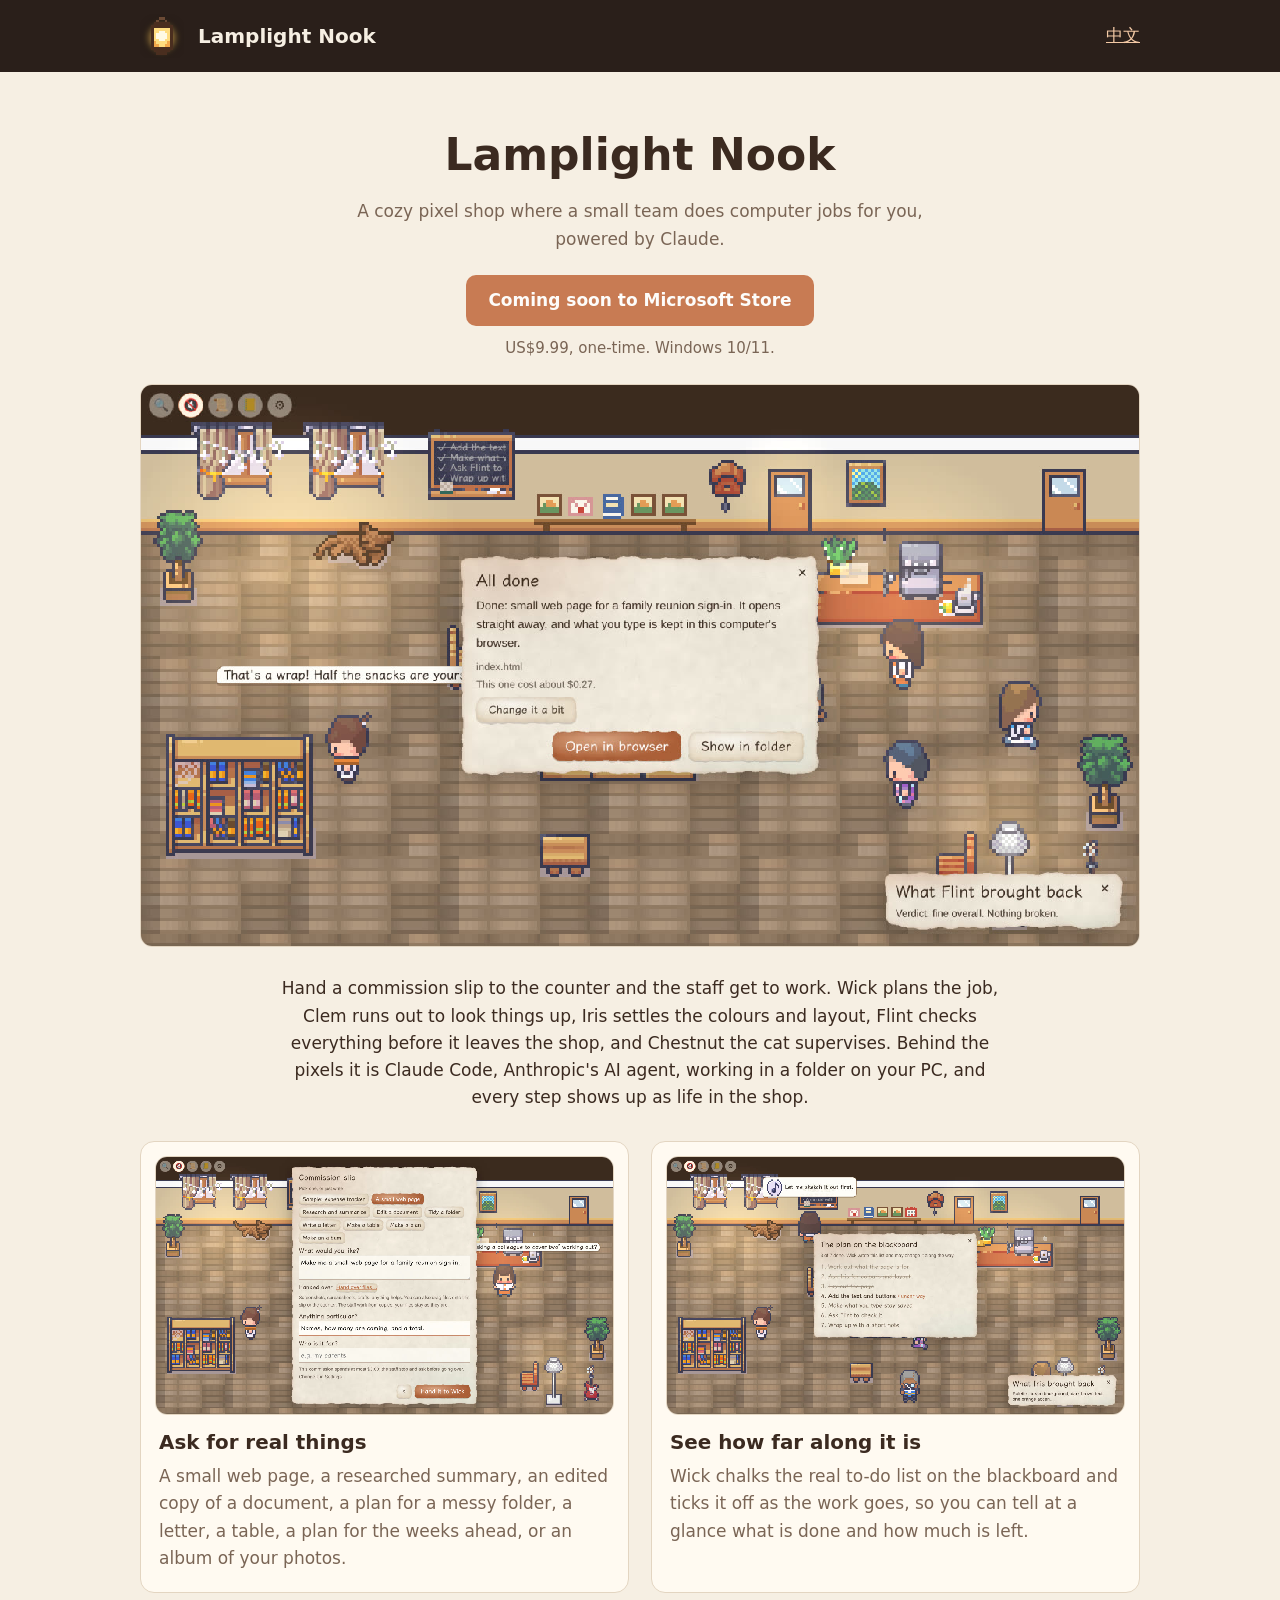
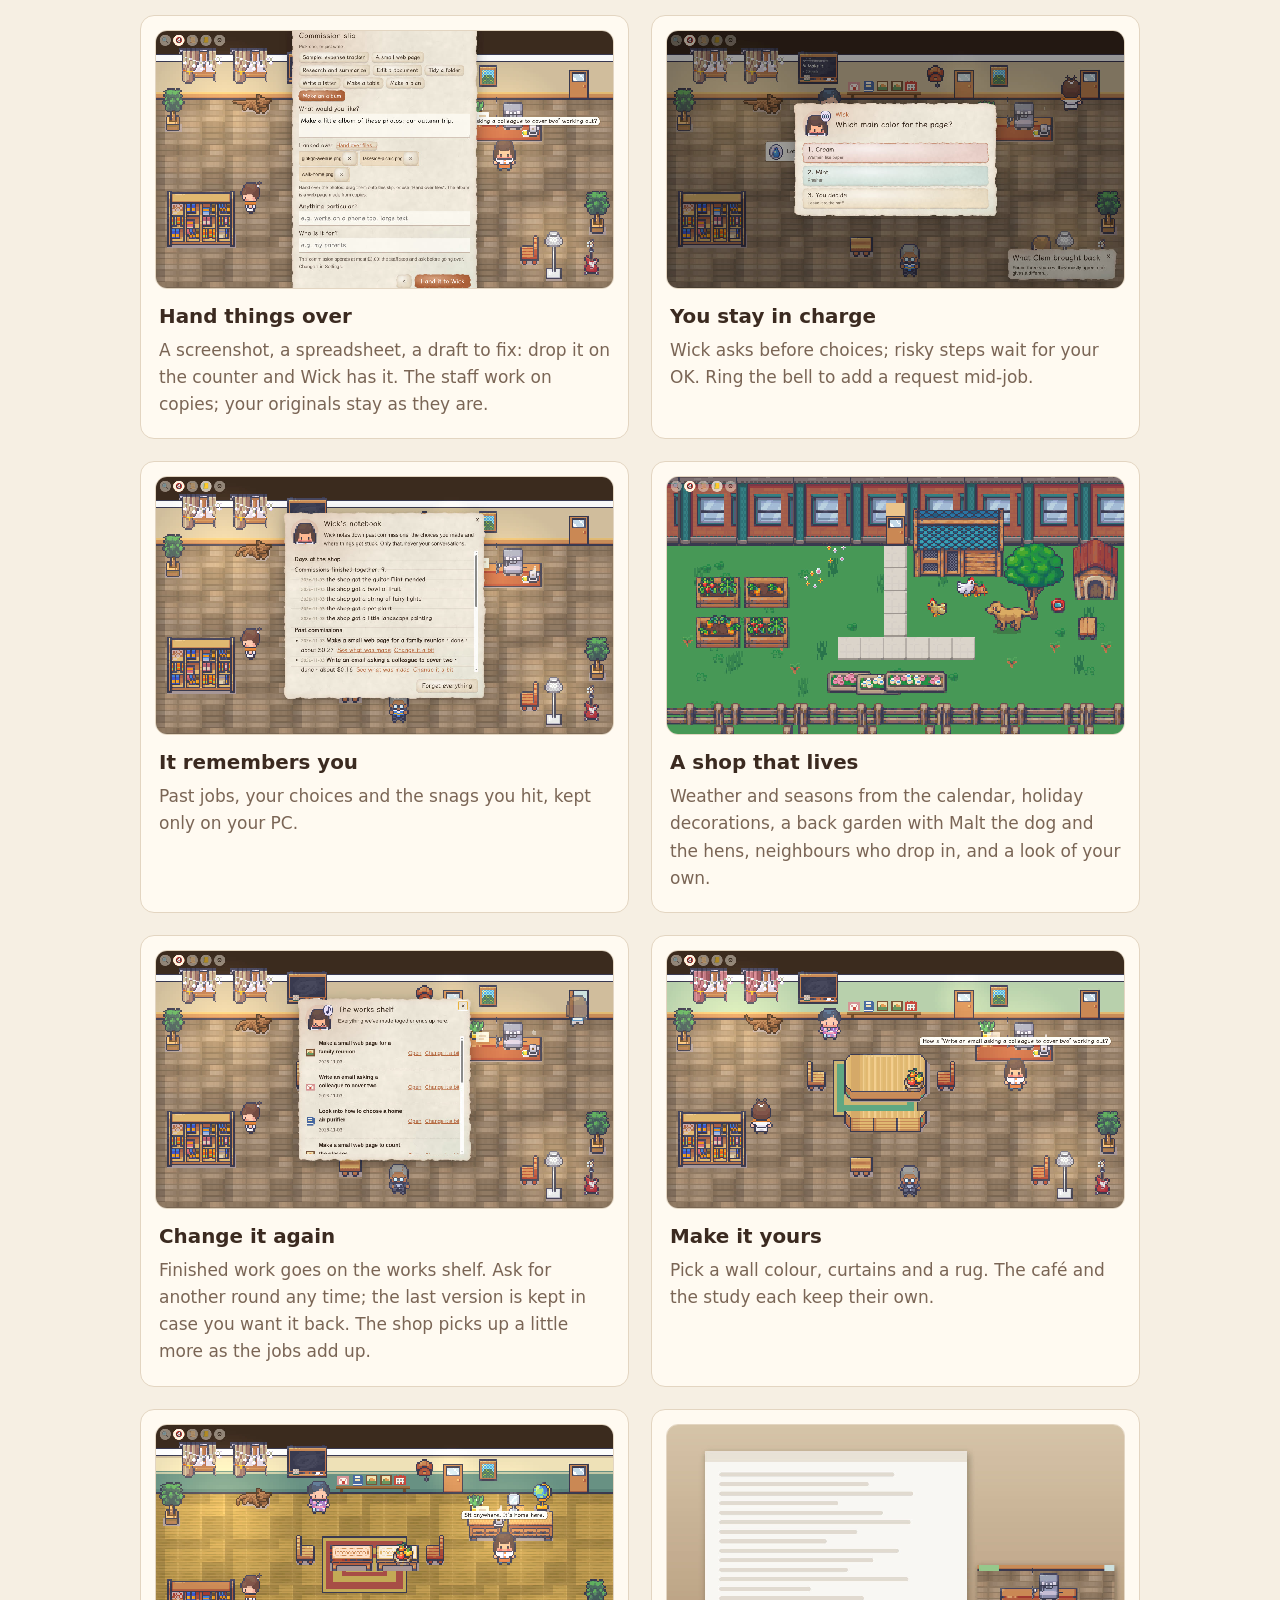
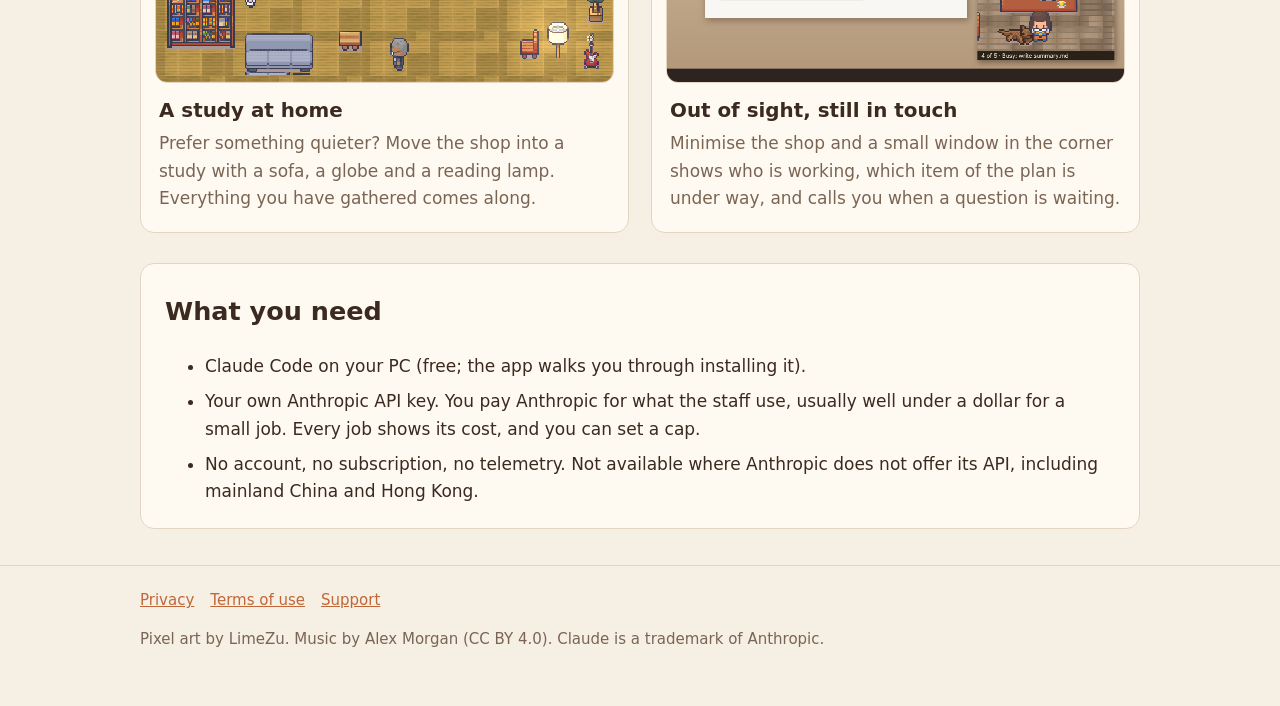
==== commit 4a09ab31: "Site for 0.8.0: the plan on the blackboard, handing over files, furnishing, eight templates New sect" ====
--- a/index.html
+++ b/index.html
@@ -19,6 +19,6 @@
 <main class="wrap"><section class="hero"><h1>Lamplight Nook</h1><p>A cozy pixel shop where a small team does computer jobs for you, powered by Claude.</p><span class="buy soon">Coming soon to Microsoft Store</span><span class="price">US$9.99, one-time. Windows 10/11.</span></section>
 <img class="shot" src="img/en-05-result.jpg" alt="">
 <p class="intro">Hand a commission slip to the counter and the staff get to work. Wick plans the job, Clem runs out to look things up, Iris settles the colours and layout, Flint checks everything before it leaves the shop, and Chestnut the cat supervises. Behind the pixels it is Claude Code, Anthropic's AI agent, working in a folder on your PC, and every step shows up as life in the shop.</p>
-<section class="feats"><div class="feat"><img class="shot" src="img/en-01-order.jpg" alt=""><h3>Ask for real things</h3><p>A small web page, a researched summary, an edited copy of a document, a plan for a messy folder.</p></div><div class="feat"><img class="shot" src="img/en-02-work-5.jpg" alt=""><h3>Watch them work</h3><p>Errands, chalkboard notes and checks instead of logs.</p></div><div class="feat"><img class="shot" src="img/en-04-question.jpg" alt=""><h3>You stay in charge</h3><p>Wick asks before choices; risky steps wait for your OK. Ring the bell to add a request mid-job.</p></div><div class="feat"><img class="shot" src="img/en-06-notebook.jpg" alt=""><h3>It remembers you</h3><p>Past jobs, your choices and the snags you hit, kept only on your PC.</p></div><div class="feat"><img class="shot" src="img/en-07-garden.jpg" alt=""><h3>A shop that lives</h3><p>Weather and seasons from the calendar, holiday decorations, a back garden with Malt the dog and the hens, neighbours who drop in, and a look of your own.</p></div><div class="feat"><img class="shot" src="img/en-08-shelf.jpg" alt=""><h3>Change it again</h3><p>Finished work goes on the works shelf. Ask for another round any time; the last version is kept in case you want it back. The shop picks up a little more as the jobs add up.</p></div><div class="feat"><img class="shot" src="img/en-09-study.jpg" alt=""><h3>A study at home</h3><p>Prefer something quieter? Move the shop into a study with a sofa, a globe and a reading lamp. Everything you have gathered comes along.</p></div><div class="feat"><img class="shot" src="img/en-10-mini.jpg" alt=""><h3>Out of sight, still in touch</h3><p>Minimise the shop and a small window in the corner shows who is working and what on, and calls you when a question is waiting.</p></div></section>
+<section class="feats"><div class="feat"><img class="shot" src="img/en-01-order.jpg" alt=""><h3>Ask for real things</h3><p>A small web page, a researched summary, an edited copy of a document, a plan for a messy folder, a letter, a table, a plan for the weeks ahead, or an album of your photos.</p></div><div class="feat"><img class="shot" src="img/en-02-board.jpg" alt=""><h3>See how far along it is</h3><p>Wick chalks the real to-do list on the blackboard and ticks it off as the work goes, so you can tell at a glance what is done and how much is left.</p></div><div class="feat"><img class="shot" src="img/en-03-materials.jpg" alt=""><h3>Hand things over</h3><p>A screenshot, a spreadsheet, a draft to fix: drop it on the counter and Wick has it. The staff work on copies; your originals stay as they are.</p></div><div class="feat"><img class="shot" src="img/en-04-question.jpg" alt=""><h3>You stay in charge</h3><p>Wick asks before choices; risky steps wait for your OK. Ring the bell to add a request mid-job.</p></div><div class="feat"><img class="shot" src="img/en-06-notebook.jpg" alt=""><h3>It remembers you</h3><p>Past jobs, your choices and the snags you hit, kept only on your PC.</p></div><div class="feat"><img class="shot" src="img/en-07-garden.jpg" alt=""><h3>A shop that lives</h3><p>Weather and seasons from the calendar, holiday decorations, a back garden with Malt the dog and the hens, neighbours who drop in, and a look of your own.</p></div><div class="feat"><img class="shot" src="img/en-08-shelf.jpg" alt=""><h3>Change it again</h3><p>Finished work goes on the works shelf. Ask for another round any time; the last version is kept in case you want it back. The shop picks up a little more as the jobs add up.</p></div><div class="feat"><img class="shot" src="img/en-11-furnish.jpg" alt=""><h3>Make it yours</h3><p>Pick a wall colour, curtains and a rug. The café and the study each keep their own.</p></div><div class="feat"><img class="shot" src="img/en-09-study.jpg" alt=""><h3>A study at home</h3><p>Prefer something quieter? Move the shop into a study with a sofa, a globe and a reading lamp. Everything you have gathered comes along.</p></div><div class="feat"><img class="shot" src="img/en-10-mini.jpg" alt=""><h3>Out of sight, still in touch</h3><p>Minimise the shop and a small window in the corner shows who is working, which item of the plan is under way, and calls you when a question is waiting.</p></div></section>
 <section class="need"><h2>What you need</h2><ul><li>Claude Code on your PC (free; the app walks you through installing it).</li><li>Your own Anthropic API key. You pay Anthropic for what the staff use, usually well under a dollar for a small job. Every job shows its cost, and you can set a cap.</li><li>No account, no subscription, no telemetry. Not available where Anthropic does not offer its API, including mainland China and Hong Kong.</li></ul></section></main>
 <footer><div class="wrap"><a href="privacy.html">Privacy</a><a href="terms.html">Terms of use</a><a href="mailto:24kplo@gmail.com">Support</a><p>Pixel art by LimeZu. Music by Alex Morgan (CC BY 4.0). Claude is a trademark of Anthropic.</p></div></footer></body></html>
